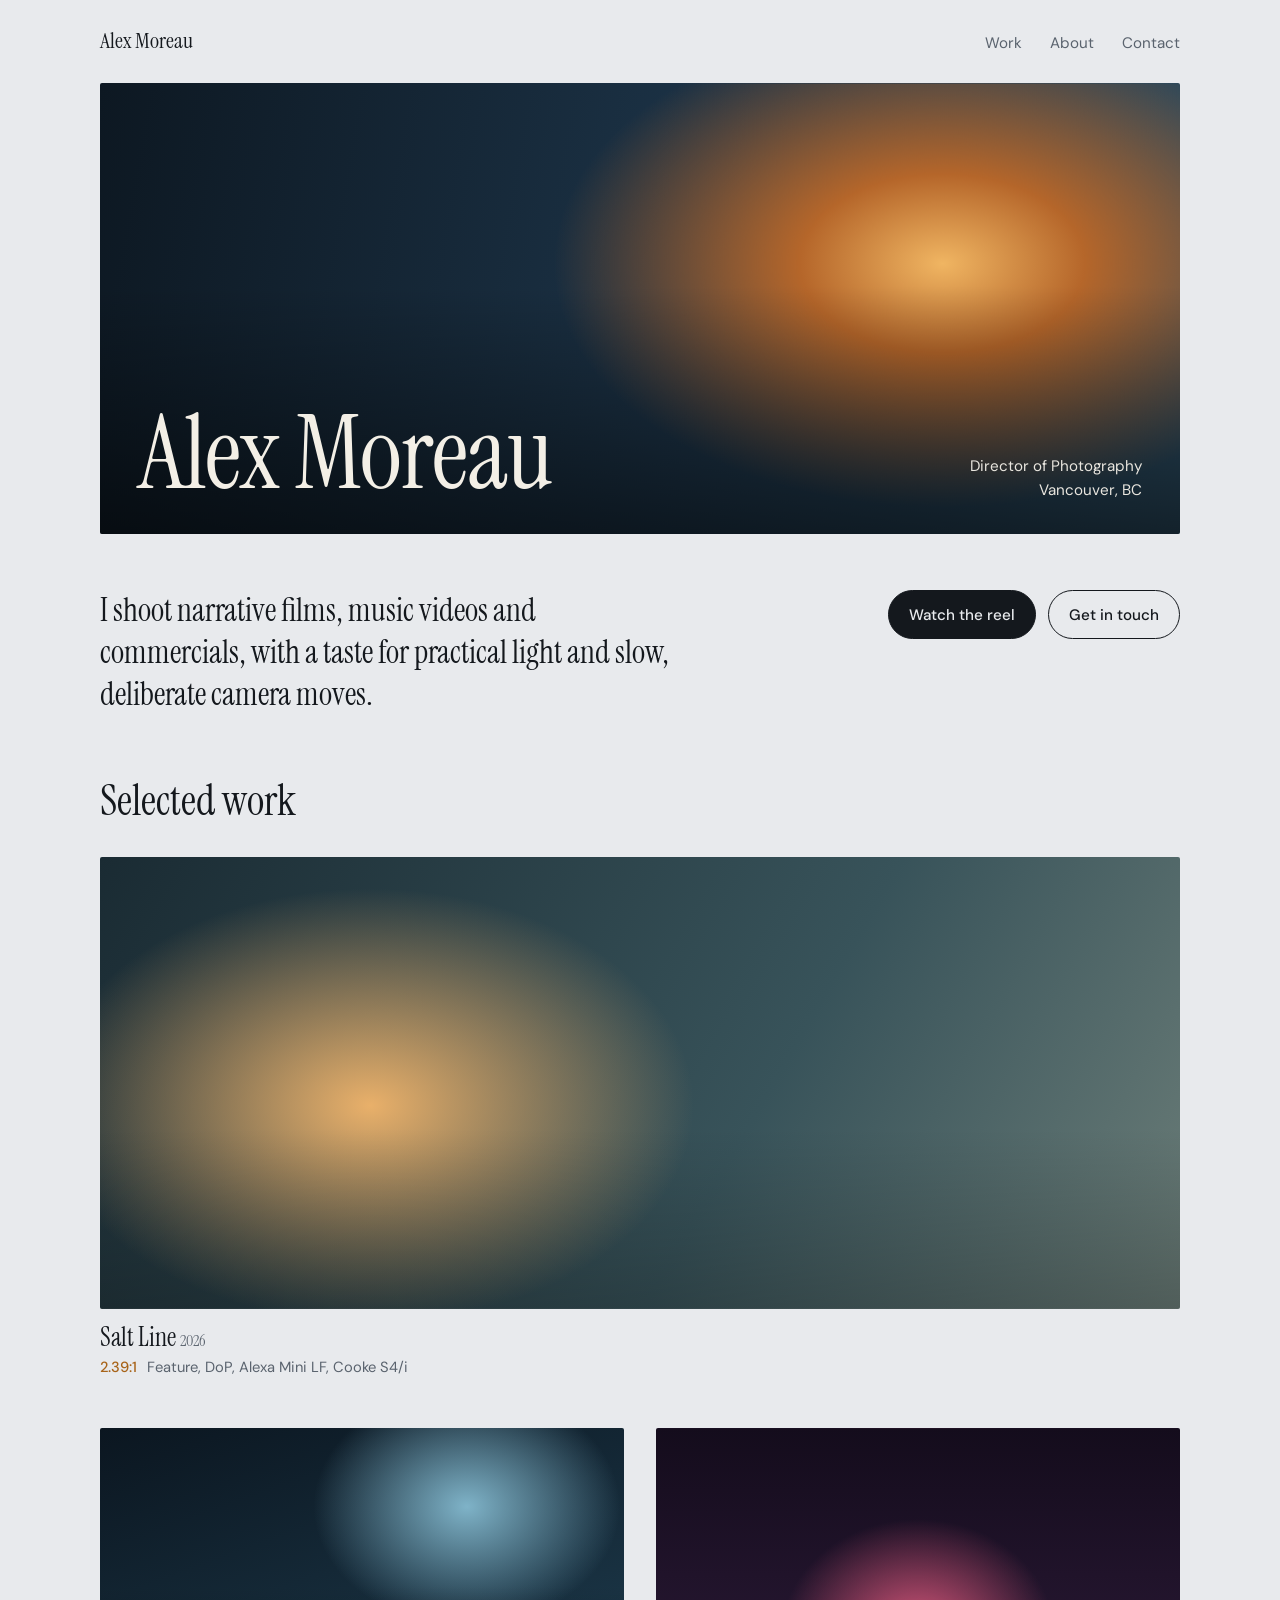
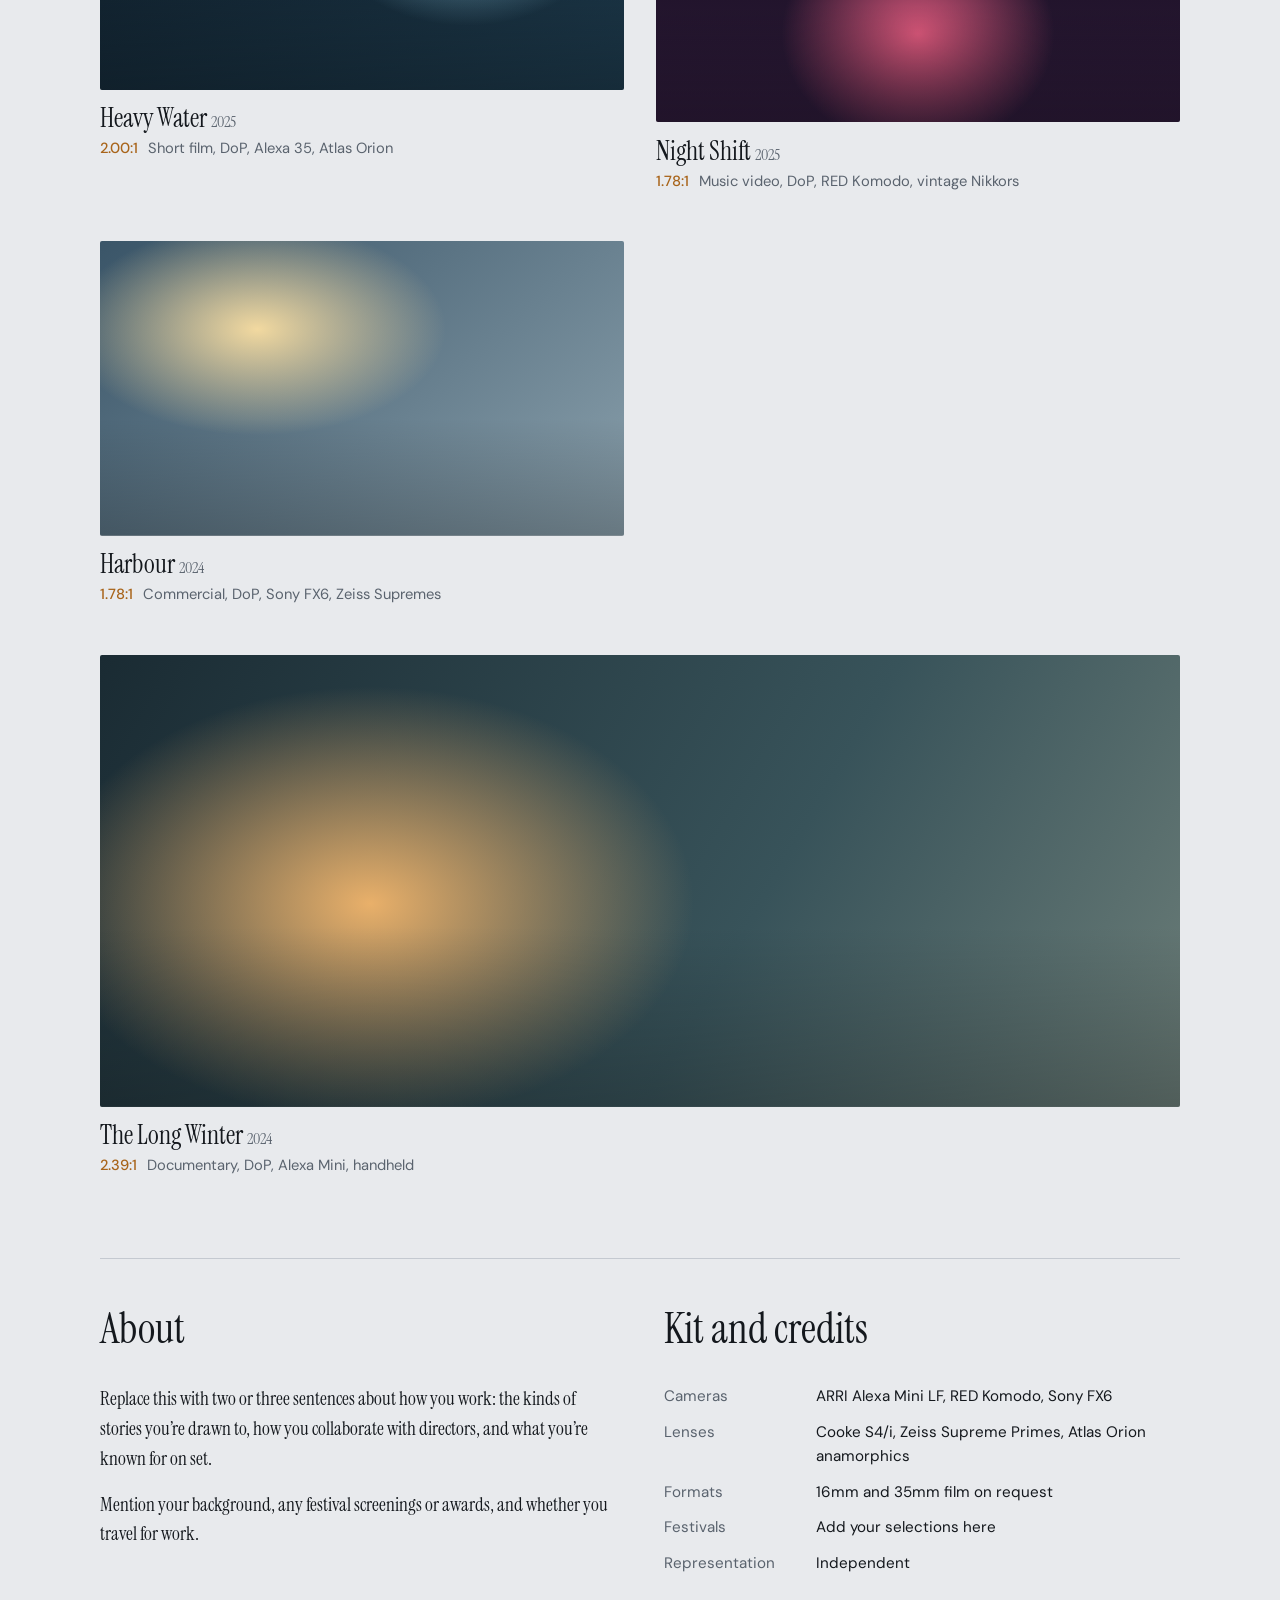
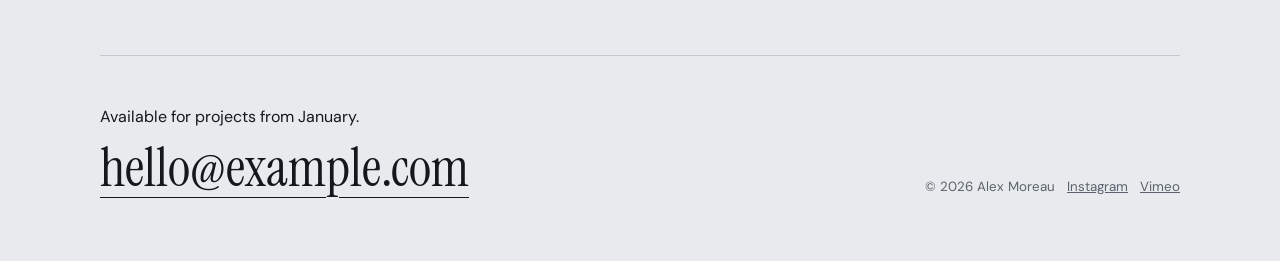
==== index.html @ 232182f4 "Add files via upload" ====
<!DOCTYPE html>
<html lang="en">
<head>
<meta charset="utf-8">
<meta name="viewport" content="width=device-width, initial-scale=1, viewport-fit=cover">
<title>Cinematography Portfolio</title>
<link rel="preconnect" href="https://fonts.googleapis.com">
<link rel="preconnect" href="https://fonts.gstatic.com" crossorigin>
<link href="https://fonts.googleapis.com/css2?family=Instrument+Serif:ital@0;1&family=DM+Sans:wght@400;500&display=swap" rel="stylesheet">
<style>
:root{
  --bg:#e8eaed; --ink:#14181d; --mute:#5a636e; --line:#c4c9d0; --accent:#a8641a;
  --serif:"Instrument Serif",Georgia,"Times New Roman",serif; --sans:"DM Sans",system-ui,-apple-system,"Segoe UI",sans-serif;
  box-sizing:border-box; padding-top:env(safe-area-inset-top,0px); padding-bottom:env(safe-area-inset-bottom,0px);
}
@media (prefers-color-scheme:dark){
  :root:not([data-theme="light"]){--bg:#101419; --ink:#e9e6df; --mute:#98a1ac; --line:#262d36; --accent:#e8a24a}
}
:root[data-theme="dark"]{--bg:#101419; --ink:#e9e6df; --mute:#98a1ac; --line:#262d36; --accent:#e8a24a}
html{scroll-padding-top:env(safe-area-inset-top,0px);scroll-behavior:smooth}
*,*::before,*::after{box-sizing:border-box}
body{margin:0;background:var(--bg);color:var(--ink);font:400 1rem/1.6 var(--sans)}
a{color:inherit}
a:focus-visible{outline:2px solid var(--accent);outline-offset:4px}
.wrap{max-width:1160px;margin:0 auto;padding:0 clamp(1.25rem,4vw,2.5rem)}
nav{display:flex;justify-content:space-between;align-items:baseline;padding:1.5rem 0}
nav .links{display:flex;gap:1.75rem;font-size:.95rem}
nav a{text-decoration:none;color:var(--mute)}
nav a:hover{color:var(--ink)}
nav a.me{font-family:var(--serif);font-size:1.35rem;color:var(--ink)}

.frame{position:relative;aspect-ratio:2.39/1;overflow:hidden;background-size:cover;background-position:center;border-radius:2px}
.frame::after{content:"";position:absolute;inset:0;background:linear-gradient(to top,rgba(0,0,0,.55),transparent 55%)}
.work .frame::after{background:linear-gradient(to top,rgba(0,0,0,.25),transparent 40%)}
.hero .frame{min-height:300px;animation:open 1.4s cubic-bezier(.2,.7,.2,1) both}
@keyframes open{from{clip-path:inset(32% 0 32% 0)}to{clip-path:inset(0)}}
.hero h1{position:absolute;z-index:2;left:clamp(1rem,3vw,2.5rem);bottom:clamp(1rem,3vw,2rem);margin:0;font:400 clamp(2.6rem,8vw,6.5rem)/.95 var(--serif);color:#f3efe6;letter-spacing:-.01em}
.hero .role{position:absolute;z-index:2;right:clamp(1rem,3vw,2.5rem);bottom:clamp(1rem,3vw,2rem);color:#e9e6df;font-size:.95rem;text-align:right}
.intro{display:grid;grid-template-columns:1.3fr 1fr;gap:3rem;padding:3.5rem 0 4rem;align-items:start}
.intro p{margin:0;font:400 clamp(1.4rem,2.6vw,2rem)/1.3 var(--serif);max-width:28em}
.intro .cta{justify-self:end;display:flex;gap:.75rem;flex-wrap:wrap}
.btn{display:inline-block;padding:.7rem 1.25rem;border:1px solid var(--ink);border-radius:999px;text-decoration:none;font-weight:500;font-size:.95rem}
.btn.solid{background:var(--ink);color:var(--bg)}
.btn:hover{border-color:var(--accent);color:var(--accent)}
.btn.solid:hover{background:var(--accent);color:var(--bg)}

h2{font:400 clamp(1.8rem,3.5vw,2.6rem)/1.1 var(--serif);margin:0 0 2rem}
.work{display:grid;grid-template-columns:repeat(2,1fr);gap:3rem 2rem;padding-bottom:5rem}
.work .wide{grid-column:1/-1}
.work a{text-decoration:none;display:block}
.work .frame{transition:transform .35s ease}
.work a:hover .frame{transform:scale(.985)}
.work h3{margin:.9rem 0 .15rem;font:400 1.6rem/1.2 var(--serif)}
.work h3 span{color:var(--mute);font-size:1rem}
.work .meta{margin:0;color:var(--mute);font-size:.92rem}
.work .ar{display:inline-block;margin-right:.6rem;color:var(--accent);font-weight:500}

.cols{display:grid;grid-template-columns:1fr 1fr;gap:3rem;padding:3rem 0 5rem;border-top:1px solid var(--line)}
.cols p{margin:0 0 1rem;max-width:34em;font-family:var(--serif);font-size:1.2rem;line-height:1.55}
dl{margin:0;display:grid;grid-template-columns:8.5rem 1fr;gap:.7rem 1rem;font-size:.95rem}
dt{color:var(--mute)} dd{margin:0}
.contact{border-top:1px solid var(--line);padding:3rem 0 4rem;display:flex;justify-content:space-between;gap:2rem;flex-wrap:wrap;align-items:end}
.contact a.big{font:400 clamp(1.8rem,5vw,3.4rem)/1.1 var(--serif);text-decoration-thickness:1px;text-underline-offset:.2em}
.contact small{color:var(--mute)}
@media (max-width:760px){
  .intro,.cols{grid-template-columns:1fr;gap:1.75rem}
  .intro .cta{justify-self:start}
  .work{grid-template-columns:1fr}
  .hero .role{display:none}
  nav .links{gap:1rem}
}
@media (prefers-reduced-motion:reduce){.hero .frame{animation:none}.work .frame{transition:none}html{scroll-behavior:auto}}
</style>
</head>
<body>
<div class="wrap">
  <nav>
    <a class="me" href="#top" id="navName"></a>
    <div class="links"><a href="#work">Work</a><a href="#about">About</a><a href="#contact">Contact</a></div>
  </nav>

  <header class="hero" id="top">
    <div class="frame" id="heroFrame" role="img" aria-label="Featured still">
      <h1 id="heroName"></h1>
      <div class="role" id="heroRole"></div>
    </div>
  </header>

  <section class="intro">
    <p id="intro"></p>
    <div class="cta">
      <a class="btn solid" id="reel" href="#" target="_blank" rel="noopener">Watch the reel</a>
      <a class="btn" href="#contact">Get in touch</a>
    </div>
  </section>

  <section id="work" aria-labelledby="wt">
    <h2 id="wt">Selected work</h2>
    <div class="work" id="grid"></div>
  </section>

  <section class="cols" id="about">
    <div><h2>About</h2><div id="about-text"></div></div>
    <div><h2>Kit and credits</h2><dl id="kit"></dl></div>
  </section>

  <footer class="contact" id="contact">
    <div>
      <p style="margin:0 0 .5rem" id="avail"></p>
      <a class="big" id="email" href="#"></a>
    </div>
    <small><span id="copy"></span> &nbsp; <a id="ig" href="#" target="_blank" rel="noopener">Instagram</a> &nbsp; <a id="vm" href="#" target="_blank" rel="noopener">Vimeo</a></small>
  </footer>
</div>

<script>
// All content lives in projects.json. You should not need to edit this file.
var fallbacks = [
  "radial-gradient(50% 80% at 25% 55%,#e9b06a,transparent 60%),linear-gradient(120deg,#1a2b33,#38535a 60%,#6b7d78)",
  "radial-gradient(45% 70% at 70% 30%,#7fb3c8,transparent 65%),linear-gradient(160deg,#0b1620,#1d3a4c)",
  "radial-gradient(40% 60% at 50% 70%,#d9577a,transparent 65%),linear-gradient(180deg,#140c1c,#2c1a38)",
  "radial-gradient(60% 60% at 30% 30%,#f2d9a0,transparent 60%),linear-gradient(140deg,#3a5568,#8aa0ac)"
];
var heroFallback = "radial-gradient(60% 90% at 78% 40%,#f0b562 0%,#b5662a 22%,transparent 60%),linear-gradient(100deg,#0d1822 0%,#1c3347 55%,#2a4a5f 100%)";

function el(tag, text, cls){ var e = document.createElement(tag); if (text) e.textContent = text; if (cls) e.className = cls; return e; }
function setImage(frame, src, fallback){
  frame.style.backgroundImage = fallback;
  if (!src) return;
  var img = new Image();
  img.onload = function(){ frame.style.backgroundImage = "url('" + src + "')"; };
  img.src = src;
}
function setLink(id, url){ var a = document.getElementById(id); if (url) a.href = url; else a.style.display = "none"; }

fetch("projects.json").then(function(r){ return r.json(); }).then(function(d){
  var s = d.site || {};
  document.title = (s.name || "Portfolio") + " — " + (s.role || "Cinematographer");
  document.getElementById("navName").textContent = s.name || "";
  document.getElementById("heroName").textContent = s.name || "";
  document.getElementById("heroRole").innerHTML = "";
  document.getElementById("heroRole").append(s.role || "", el("br"), s.location || "");
  document.getElementById("intro").textContent = s.intro || "";
  setImage(document.getElementById("heroFrame"), s.heroImage, heroFallback);
  setLink("reel", s.reel);

  var grid = document.getElementById("grid");
  (d.projects || []).forEach(function(p, i){
    var a = el("a"); a.href = p.link || "#"; a.target = "_blank"; a.rel = "noopener";
    if (p.wide) a.className = "wide";
    var f = el("div", "", "frame");
    f.style.aspectRatio = (p.ar || 1.78) + " / 1";
    f.setAttribute("role", "img"); f.setAttribute("aria-label", "Still from " + p.title);
    setImage(f, p.image, fallbacks[i % fallbacks.length]);
    var h = el("h3", p.title + " "); h.appendChild(el("span", p.year || ""));
    var m = el("p", "", "meta");
    m.append(el("span", (p.ar || 1.78).toFixed(2) + ":1", "ar"), (p.role || "") + (p.tech ? ", " + p.tech : ""));
    a.append(f, h, m); grid.appendChild(a);
  });

  var about = document.getElementById("about-text");
  (s.about || []).forEach(function(t){ about.appendChild(el("p", t)); });
  var kit = document.getElementById("kit");
  Object.keys(s.kit || {}).forEach(function(k){ kit.append(el("dt", k), el("dd", s.kit[k])); });

  document.getElementById("avail").textContent = s.availability || "";
  var em = document.getElementById("email"); em.textContent = s.email || ""; em.href = "mailto:" + (s.email || "");
  setLink("ig", s.instagram); setLink("vm", s.vimeo);
  document.getElementById("copy").textContent = "© " + new Date().getFullYear() + " " + (s.name || "");
}).catch(function(){
  document.getElementById("intro").textContent = "Could not load projects.json. Check that the file is in the same folder as index.html and that its JSON is valid.";
});
</script>
</body>
</html>
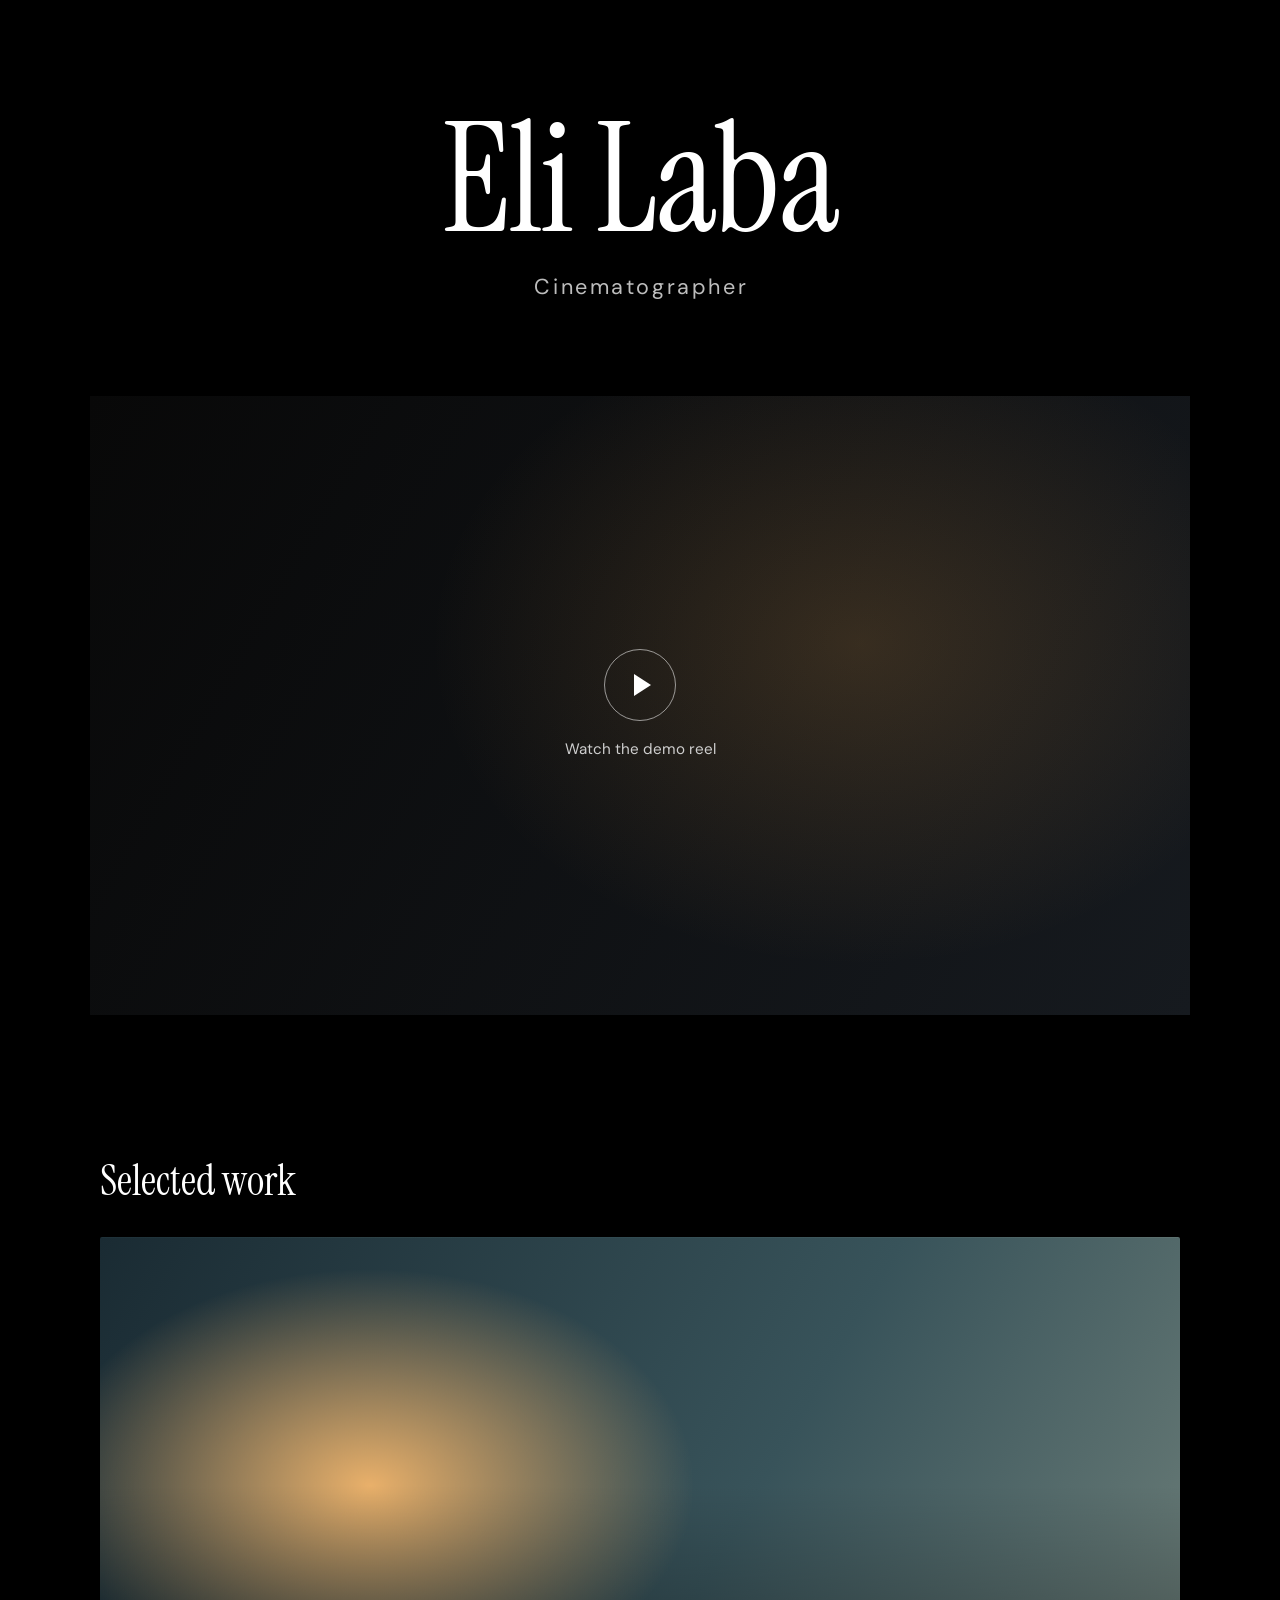
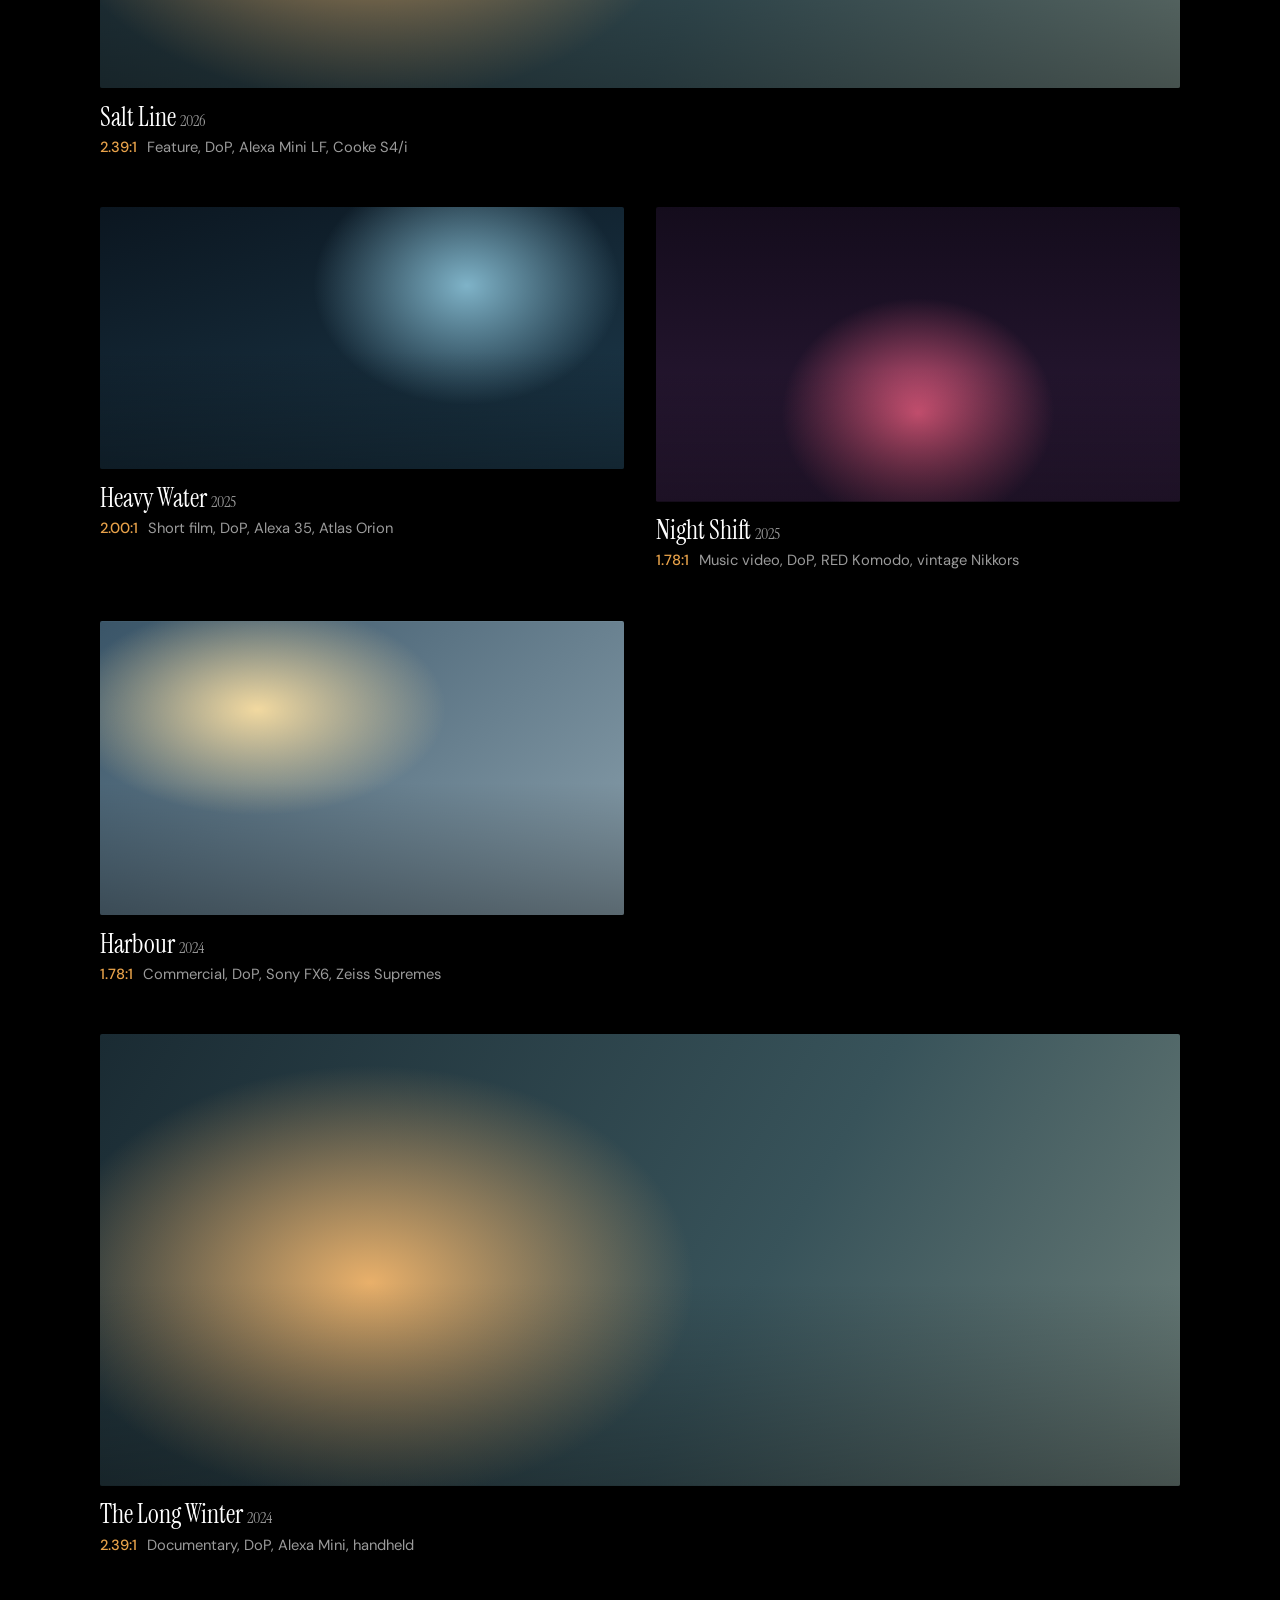
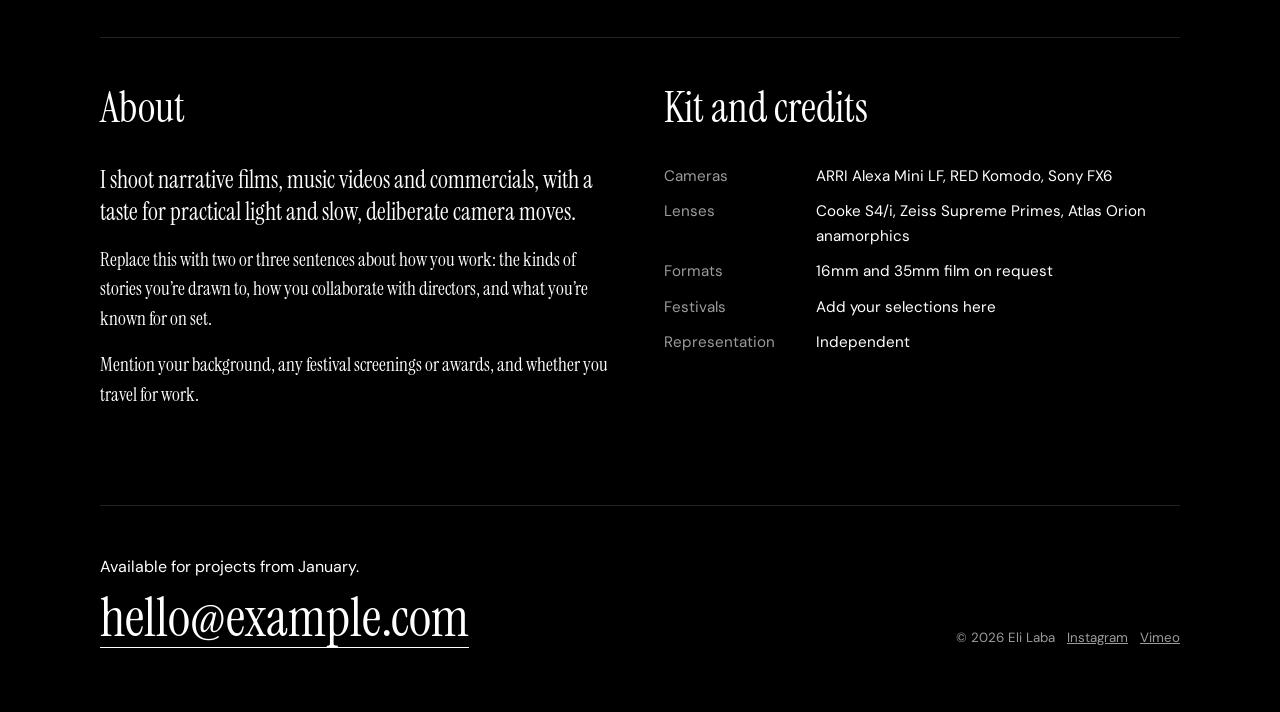
==== commit 706ff879: "Add files via upload" ====
--- a/index.html
+++ b/index.html
@@ -3,104 +3,112 @@
 <head>
 <meta charset="utf-8">
 <meta name="viewport" content="width=device-width, initial-scale=1, viewport-fit=cover">
-<title>Cinematography Portfolio</title>
+<meta name="color-scheme" content="dark">
+<meta name="theme-color" content="#000000">
+<title>Eli Laba — Cinematographer</title>
 <link rel="preconnect" href="https://fonts.googleapis.com">
 <link rel="preconnect" href="https://fonts.gstatic.com" crossorigin>
 <link href="https://fonts.googleapis.com/css2?family=Instrument+Serif:ital@0;1&family=DM+Sans:wght@400;500&display=swap" rel="stylesheet">
 <style>
 :root{
-  --bg:#e8eaed; --ink:#14181d; --mute:#5a636e; --line:#c4c9d0; --accent:#a8641a;
-  --serif:"Instrument Serif",Georgia,"Times New Roman",serif; --sans:"DM Sans",system-ui,-apple-system,"Segoe UI",sans-serif;
-  box-sizing:border-box; padding-top:env(safe-area-inset-top,0px); padding-bottom:env(safe-area-inset-bottom,0px);
-}
-@media (prefers-color-scheme:dark){
-  :root:not([data-theme="light"]){--bg:#101419; --ink:#e9e6df; --mute:#98a1ac; --line:#262d36; --accent:#e8a24a}
-}
-:root[data-theme="dark"]{--bg:#101419; --ink:#e9e6df; --mute:#98a1ac; --line:#262d36; --accent:#e8a24a}
-html{scroll-padding-top:env(safe-area-inset-top,0px);scroll-behavior:smooth}
+  --bg:#000; --ink:#fff; --mute:#9b9b9b; --line:#232323; --accent:#e8a24a;
+  --serif:"Instrument Serif",Georgia,"Times New Roman",serif;
+  --sans:"DM Sans",system-ui,-apple-system,"Segoe UI",sans-serif;
+  color-scheme:dark;
+}
+html{scroll-behavior:smooth;background:var(--bg)}
 *,*::before,*::after{box-sizing:border-box}
-body{margin:0;background:var(--bg);color:var(--ink);font:400 1rem/1.6 var(--sans)}
+body{margin:0;background:var(--bg);color:var(--ink);font:400 1rem/1.6 var(--sans);-webkit-font-smoothing:antialiased}
 a{color:inherit}
 a:focus-visible{outline:2px solid var(--accent);outline-offset:4px}
 .wrap{max-width:1160px;margin:0 auto;padding:0 clamp(1.25rem,4vw,2.5rem)}
-nav{display:flex;justify-content:space-between;align-items:baseline;padding:1.5rem 0}
+
+/* Nav appears once the opening has faded */
+nav{position:fixed;top:0;left:0;right:0;z-index:10;padding:env(safe-area-inset-top,0px) 0 0;background:linear-gradient(to bottom,rgba(0,0,0,.92),rgba(0,0,0,0));opacity:0;pointer-events:none;transition:opacity .6s ease}
+nav.show{opacity:1;pointer-events:auto}
+nav .in{display:flex;justify-content:space-between;align-items:baseline;max-width:1160px;margin:0 auto;padding:1.25rem clamp(1.25rem,4vw,2.5rem)}
 nav .links{display:flex;gap:1.75rem;font-size:.95rem}
 nav a{text-decoration:none;color:var(--mute)}
 nav a:hover{color:var(--ink)}
 nav a.me{font-family:var(--serif);font-size:1.35rem;color:var(--ink)}
 
-.frame{position:relative;aspect-ratio:2.39/1;overflow:hidden;background-size:cover;background-position:center;border-radius:2px}
-.frame::after{content:"";position:absolute;inset:0;background:linear-gradient(to top,rgba(0,0,0,.55),transparent 55%)}
-.work .frame::after{background:linear-gradient(to top,rgba(0,0,0,.25),transparent 40%)}
-.hero .frame{min-height:300px;animation:open 1.4s cubic-bezier(.2,.7,.2,1) both}
-@keyframes open{from{clip-path:inset(32% 0 32% 0)}to{clip-path:inset(0)}}
-.hero h1{position:absolute;z-index:2;left:clamp(1rem,3vw,2.5rem);bottom:clamp(1rem,3vw,2rem);margin:0;font:400 clamp(2.6rem,8vw,6.5rem)/.95 var(--serif);color:#f3efe6;letter-spacing:-.01em}
-.hero .role{position:absolute;z-index:2;right:clamp(1rem,3vw,2.5rem);bottom:clamp(1rem,3vw,2rem);color:#e9e6df;font-size:.95rem;text-align:right}
-.intro{display:grid;grid-template-columns:1.3fr 1fr;gap:3rem;padding:3.5rem 0 4rem;align-items:start}
-.intro p{margin:0;font:400 clamp(1.4rem,2.6vw,2rem)/1.3 var(--serif);max-width:28em}
-.intro .cta{justify-self:end;display:flex;gap:.75rem;flex-wrap:wrap}
-.btn{display:inline-block;padding:.7rem 1.25rem;border:1px solid var(--ink);border-radius:999px;text-decoration:none;font-weight:500;font-size:.95rem}
-.btn.solid{background:var(--ink);color:var(--bg)}
-.btn:hover{border-color:var(--accent);color:var(--accent)}
-.btn.solid:hover{background:var(--accent);color:var(--bg)}
-
+/* Opening: name, role, reel */
+.opening{padding:env(safe-area-inset-top,0px) clamp(1.25rem,4vw,2.5rem) 7rem;will-change:opacity}
+.title{min-height:44svh;display:flex;flex-direction:column;align-items:center;justify-content:center;text-align:center;padding:3rem 0 2rem}
+.title h1{margin:0;font:400 clamp(3.2rem,12vw,9.5rem)/.95 var(--serif);color:#fff;letter-spacing:-.015em;animation:rise 1.4s cubic-bezier(.2,.7,.2,1) both}
+.title .sub{margin:1.1rem 0 0;font-size:clamp(1rem,2vw,1.35rem);letter-spacing:.12em;text-indent:.12em;color:#bdbdbd;animation:rise 1.4s .25s cubic-bezier(.2,.7,.2,1) both}
+@keyframes rise{from{opacity:0;transform:translateY(14px)}to{opacity:1;transform:none}}
+.reel{max-width:1100px;margin:0 auto;aspect-ratio:16/9;background:#050505;position:relative;overflow:hidden;animation:rise 1.4s .5s cubic-bezier(.2,.7,.2,1) both}
+.reel iframe{position:absolute;inset:0;width:100%;height:100%;border:0}
+.reel .ph{position:absolute;inset:0;display:flex;flex-direction:column;align-items:center;justify-content:center;gap:1rem;text-decoration:none;color:#cfcfcf;background:radial-gradient(60% 80% at 70% 40%,rgba(232,162,74,.18),transparent 65%),linear-gradient(120deg,#080808,#161a1f);font-size:.95rem}
+.reel .ph .play{width:4.5rem;height:4.5rem;border:1px solid rgba(255,255,255,.55);border-radius:50%;display:grid;place-items:center;transition:border-color .25s,transform .25s}
+.reel .ph .play::after{content:"";margin-left:.3rem;border-left:1.1rem solid #fff;border-top:.7rem solid transparent;border-bottom:.7rem solid transparent}
+.reel a.ph:hover .play{border-color:var(--accent);transform:scale(1.05)}
+
+/* Projects */
 h2{font:400 clamp(1.8rem,3.5vw,2.6rem)/1.1 var(--serif);margin:0 0 2rem}
+#work{padding-top:2rem}
 .work{display:grid;grid-template-columns:repeat(2,1fr);gap:3rem 2rem;padding-bottom:5rem}
 .work .wide{grid-column:1/-1}
 .work a{text-decoration:none;display:block}
-.work .frame{transition:transform .35s ease}
+.frame{position:relative;overflow:hidden;background-size:cover;background-position:center;border-radius:2px;transition:transform .35s ease}
+.frame::after{content:"";position:absolute;inset:0;background:linear-gradient(to top,rgba(0,0,0,.35),transparent 45%)}
 .work a:hover .frame{transform:scale(.985)}
 .work h3{margin:.9rem 0 .15rem;font:400 1.6rem/1.2 var(--serif)}
 .work h3 span{color:var(--mute);font-size:1rem}
 .work .meta{margin:0;color:var(--mute);font-size:.92rem}
 .work .ar{display:inline-block;margin-right:.6rem;color:var(--accent);font-weight:500}
+.reveal{opacity:0;transform:translateY(28px);transition:opacity 1s ease,transform 1s cubic-bezier(.2,.7,.2,1)}
+.reveal.in{opacity:1;transform:none}
 
 .cols{display:grid;grid-template-columns:1fr 1fr;gap:3rem;padding:3rem 0 5rem;border-top:1px solid var(--line)}
 .cols p{margin:0 0 1rem;max-width:34em;font-family:var(--serif);font-size:1.2rem;line-height:1.55}
+.cols .lead{font-size:1.5rem;line-height:1.35;color:#fff}
 dl{margin:0;display:grid;grid-template-columns:8.5rem 1fr;gap:.7rem 1rem;font-size:.95rem}
 dt{color:var(--mute)} dd{margin:0}
 .contact{border-top:1px solid var(--line);padding:3rem 0 4rem;display:flex;justify-content:space-between;gap:2rem;flex-wrap:wrap;align-items:end}
 .contact a.big{font:400 clamp(1.8rem,5vw,3.4rem)/1.1 var(--serif);text-decoration-thickness:1px;text-underline-offset:.2em}
+.contact a.big:hover{color:var(--accent)}
 .contact small{color:var(--mute)}
+.contact small a:hover{color:var(--ink)}
 @media (max-width:760px){
-  .intro,.cols{grid-template-columns:1fr;gap:1.75rem}
-  .intro .cta{justify-self:start}
+  .cols{grid-template-columns:1fr;gap:1.75rem}
   .work{grid-template-columns:1fr}
-  .hero .role{display:none}
   nav .links{gap:1rem}
-}
-@media (prefers-reduced-motion:reduce){.hero .frame{animation:none}.work .frame{transition:none}html{scroll-behavior:auto}}
+  .opening{padding-bottom:5rem}
+}
+@media (prefers-reduced-motion:reduce){
+  html{scroll-behavior:auto}
+  .title h1,.title .sub,.reel{animation:none}
+  .reveal{opacity:1;transform:none;transition:none}
+  .frame,nav{transition:none}
+}
 </style>
 </head>
 <body>
-<div class="wrap">
-  <nav>
-    <a class="me" href="#top" id="navName"></a>
+<nav id="nav" aria-label="Main">
+  <div class="in">
+    <a class="me" href="#top" id="navName">Eli Laba</a>
     <div class="links"><a href="#work">Work</a><a href="#about">About</a><a href="#contact">Contact</a></div>
-  </nav>
-
-  <header class="hero" id="top">
-    <div class="frame" id="heroFrame" role="img" aria-label="Featured still">
-      <h1 id="heroName"></h1>
-      <div class="role" id="heroRole"></div>
-    </div>
-  </header>
-
-  <section class="intro">
-    <p id="intro"></p>
-    <div class="cta">
-      <a class="btn solid" id="reel" href="#" target="_blank" rel="noopener">Watch the reel</a>
-      <a class="btn" href="#contact">Get in touch</a>
-    </div>
-  </section>
-
+  </div>
+</nav>
+
+<header class="opening" id="top">
+  <div class="title">
+    <h1 id="name">Eli Laba</h1>
+    <p class="sub" id="role">Cinematographer</p>
+  </div>
+  <div class="reel" id="reel" role="region" aria-label="Demo reel"></div>
+</header>
+
+<main class="wrap">
   <section id="work" aria-labelledby="wt">
-    <h2 id="wt">Selected work</h2>
+    <h2 id="wt" class="reveal">Selected work</h2>
     <div class="work" id="grid"></div>
   </section>
 
   <section class="cols" id="about">
-    <div><h2>About</h2><div id="about-text"></div></div>
+    <div><h2>About</h2><p class="lead" id="intro"></p><div id="about-text"></div></div>
     <div><h2>Kit and credits</h2><dl id="kit"></dl></div>
   </section>
 
@@ -111,7 +119,7 @@
     </div>
     <small><span id="copy"></span> &nbsp; <a id="ig" href="#" target="_blank" rel="noopener">Instagram</a> &nbsp; <a id="vm" href="#" target="_blank" rel="noopener">Vimeo</a></small>
   </footer>
-</div>
+</main>
 
 <script>
 // All content lives in projects.json. You should not need to edit this file.
@@ -121,7 +129,7 @@
   "radial-gradient(40% 60% at 50% 70%,#d9577a,transparent 65%),linear-gradient(180deg,#140c1c,#2c1a38)",
   "radial-gradient(60% 60% at 30% 30%,#f2d9a0,transparent 60%),linear-gradient(140deg,#3a5568,#8aa0ac)"
 ];
-var heroFallback = "radial-gradient(60% 90% at 78% 40%,#f0b562 0%,#b5662a 22%,transparent 60%),linear-gradient(100deg,#0d1822 0%,#1c3347 55%,#2a4a5f 100%)";
+var reduced = window.matchMedia("(prefers-reduced-motion: reduce)").matches;
 
 function el(tag, text, cls){ var e = document.createElement(tag); if (text) e.textContent = text; if (cls) e.className = cls; return e; }
 function setImage(frame, src, fallback){
@@ -133,21 +141,70 @@
 }
 function setLink(id, url){ var a = document.getElementById(id); if (url) a.href = url; else a.style.display = "none"; }
 
+// Turns a Vimeo or YouTube link into an embeddable player URL (null if it isn't a specific video).
+function embedUrl(u){
+  if (!u) return null;
+  var m = u.match(/vimeo\.com\/(?:video\/)?(\d+)(?:\/([a-f0-9]+))?/i);
+  if (m) return "https://player.vimeo.com/video/" + m[1] + "?dnt=1" + (m[2] ? "&h=" + m[2] : "");
+  m = u.match(/(?:youtu\.be\/|youtube\.com\/(?:watch\?v=|embed\/|shorts\/))([\w-]{11})/);
+  if (m) return "https://www.youtube-nocookie.com/embed/" + m[1] + "?rel=0";
+  return null;
+}
+function buildReel(box, url){
+  var src = embedUrl(url);
+  if (src){
+    var f = document.createElement("iframe");
+    f.src = src; f.title = "Demo reel"; f.loading = "lazy";
+    f.allow = "autoplay; fullscreen; picture-in-picture"; f.allowFullscreen = true;
+    box.appendChild(f);
+    return;
+  }
+  var ph = url ? el("a", "", "ph") : el("div", "", "ph");
+  if (url){ ph.href = url; ph.target = "_blank"; ph.rel = "noopener"; }
+  ph.append(el("span", "", "play"), el("span", url ? "Watch the demo reel" : "Demo reel coming soon"));
+  box.appendChild(ph);
+}
+
+// Opening fades out as the reel scrolls away; projects fade in as they enter.
+function setupScroll(){
+  var opening = document.getElementById("top"), reel = document.getElementById("reel"), nav = document.getElementById("nav");
+  var ticking = false;
+  function update(){
+    ticking = false;
+    var vh = window.innerHeight, b = reel.getBoundingClientRect().bottom;
+    var start = vh * 0.55, end = vh * 0.05;
+    var t = reduced ? (b < end ? 1 : 0) : Math.min(1, Math.max(0, (start - b) / (start - end)));
+    if (!reduced) opening.style.opacity = String(1 - t);
+    opening.style.visibility = (t >= 1 && !reduced) ? "hidden" : "visible";
+    nav.classList.toggle("show", t > 0.5);
+  }
+  function req(){ if (!ticking){ ticking = true; requestAnimationFrame(update); } }
+  window.addEventListener("scroll", req, {passive:true});
+  window.addEventListener("resize", req);
+  update();
+}
+function setupReveal(){
+  var items = document.querySelectorAll(".reveal");
+  if (reduced || !("IntersectionObserver" in window)){ items.forEach(function(n){ n.classList.add("in"); }); return; }
+  var io = new IntersectionObserver(function(entries){
+    entries.forEach(function(e){ if (e.isIntersecting){ e.target.classList.add("in"); io.unobserve(e.target); } });
+  }, {rootMargin:"0px 0px -12% 0px", threshold:0.05});
+  items.forEach(function(n){ io.observe(n); });
+}
+
 fetch("projects.json").then(function(r){ return r.json(); }).then(function(d){
   var s = d.site || {};
-  document.title = (s.name || "Portfolio") + " — " + (s.role || "Cinematographer");
-  document.getElementById("navName").textContent = s.name || "";
-  document.getElementById("heroName").textContent = s.name || "";
-  document.getElementById("heroRole").innerHTML = "";
-  document.getElementById("heroRole").append(s.role || "", el("br"), s.location || "");
-  document.getElementById("intro").textContent = s.intro || "";
-  setImage(document.getElementById("heroFrame"), s.heroImage, heroFallback);
-  setLink("reel", s.reel);
+  var name = s.name || "Eli Laba", role = s.role || "Cinematographer";
+  document.title = name + " — " + role;
+  document.getElementById("name").textContent = name;
+  document.getElementById("navName").textContent = name;
+  document.getElementById("role").textContent = role;
+  buildReel(document.getElementById("reel"), s.reel);
 
   var grid = document.getElementById("grid");
   (d.projects || []).forEach(function(p, i){
-    var a = el("a"); a.href = p.link || "#"; a.target = "_blank"; a.rel = "noopener";
-    if (p.wide) a.className = "wide";
+    var a = el("a", "", "reveal" + (p.wide ? " wide" : ""));
+    a.href = p.link || "#"; a.target = "_blank"; a.rel = "noopener";
     var f = el("div", "", "frame");
     f.style.aspectRatio = (p.ar || 1.78) + " / 1";
     f.setAttribute("role", "img"); f.setAttribute("aria-label", "Still from " + p.title);
@@ -158,6 +215,7 @@
     a.append(f, h, m); grid.appendChild(a);
   });
 
+  document.getElementById("intro").textContent = s.intro || "";
   var about = document.getElementById("about-text");
   (s.about || []).forEach(function(t){ about.appendChild(el("p", t)); });
   var kit = document.getElementById("kit");
@@ -166,9 +224,14 @@
   document.getElementById("avail").textContent = s.availability || "";
   var em = document.getElementById("email"); em.textContent = s.email || ""; em.href = "mailto:" + (s.email || "");
   setLink("ig", s.instagram); setLink("vm", s.vimeo);
-  document.getElementById("copy").textContent = "© " + new Date().getFullYear() + " " + (s.name || "");
+  document.getElementById("copy").textContent = "© " + new Date().getFullYear() + " " + name;
+
+  setupScroll();
+  setupReveal();
 }).catch(function(){
-  document.getElementById("intro").textContent = "Could not load projects.json. Check that the file is in the same folder as index.html and that its JSON is valid.";
+  buildReel(document.getElementById("reel"), null);
+  document.getElementById("grid").textContent = "Could not load projects.json. Check that the file is in the same folder as index.html and that its JSON is valid.";
+  setupScroll();
 });
 </script>
 </body>
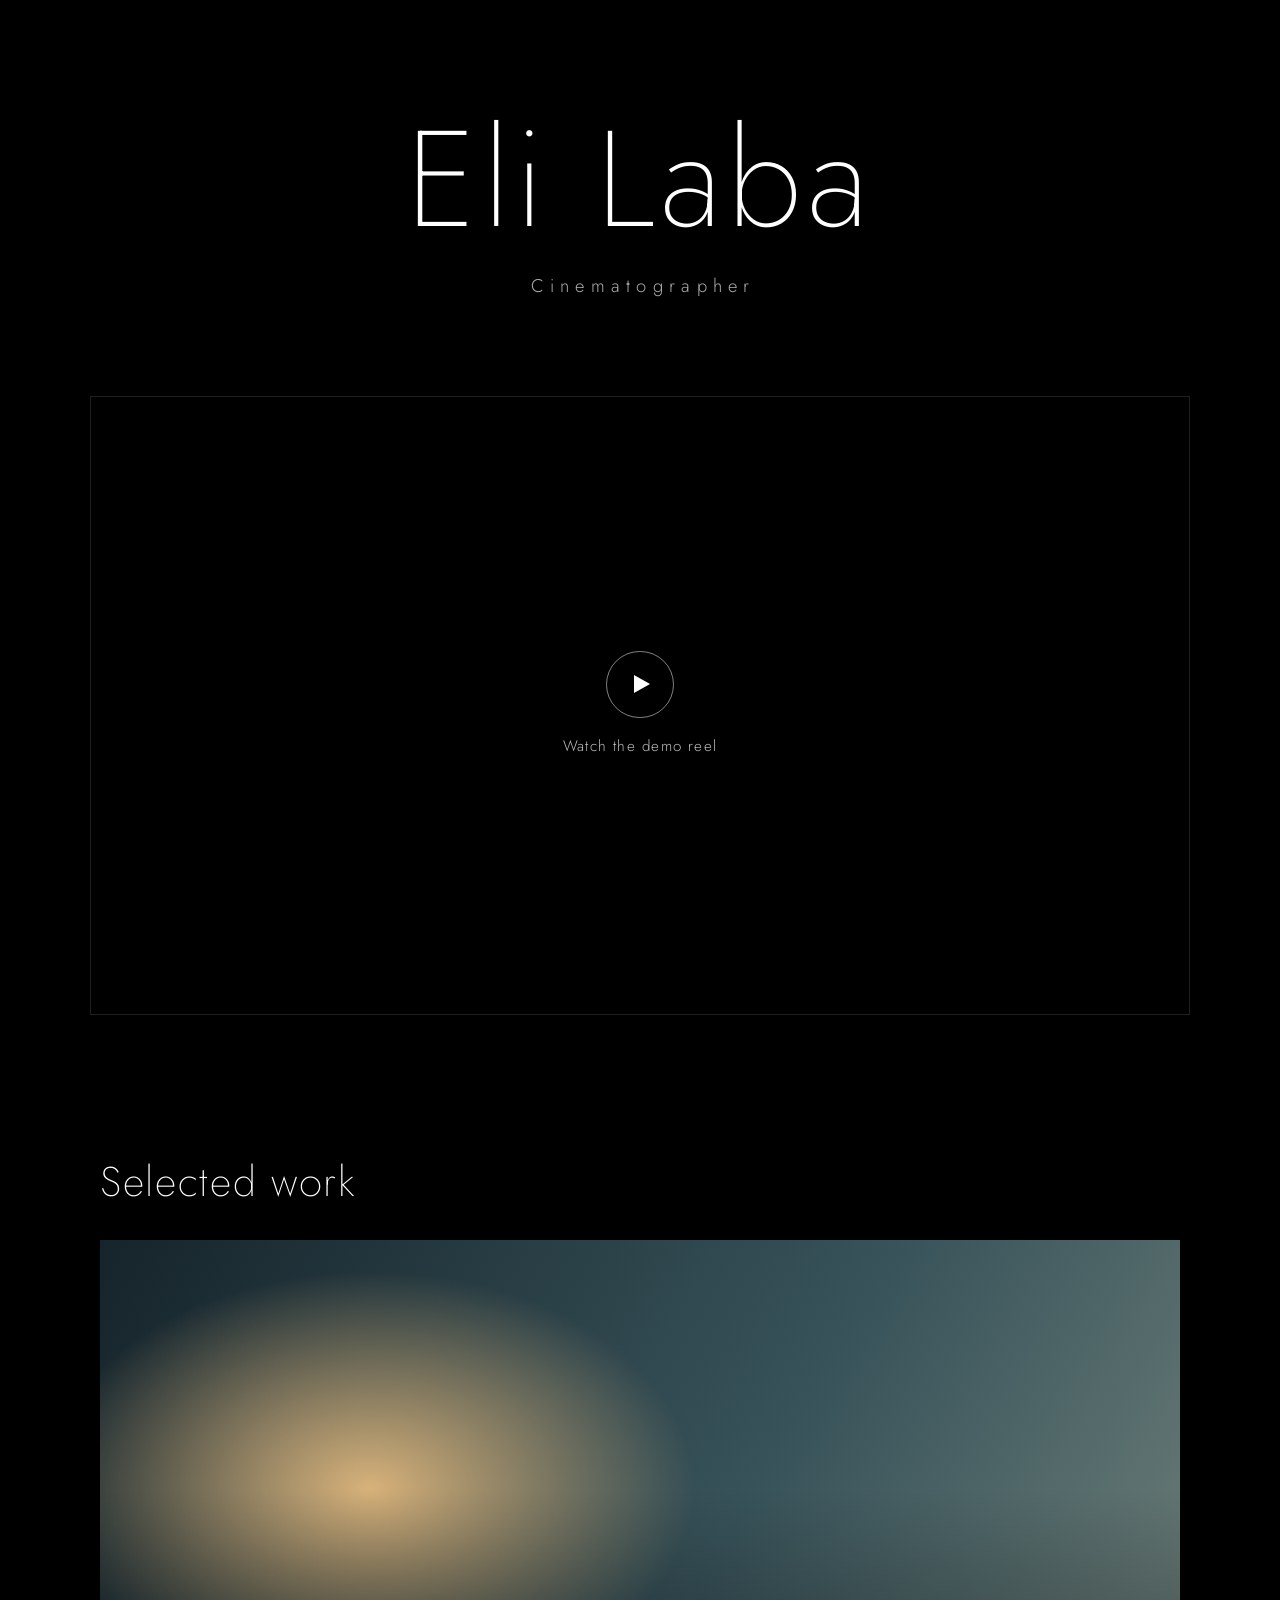
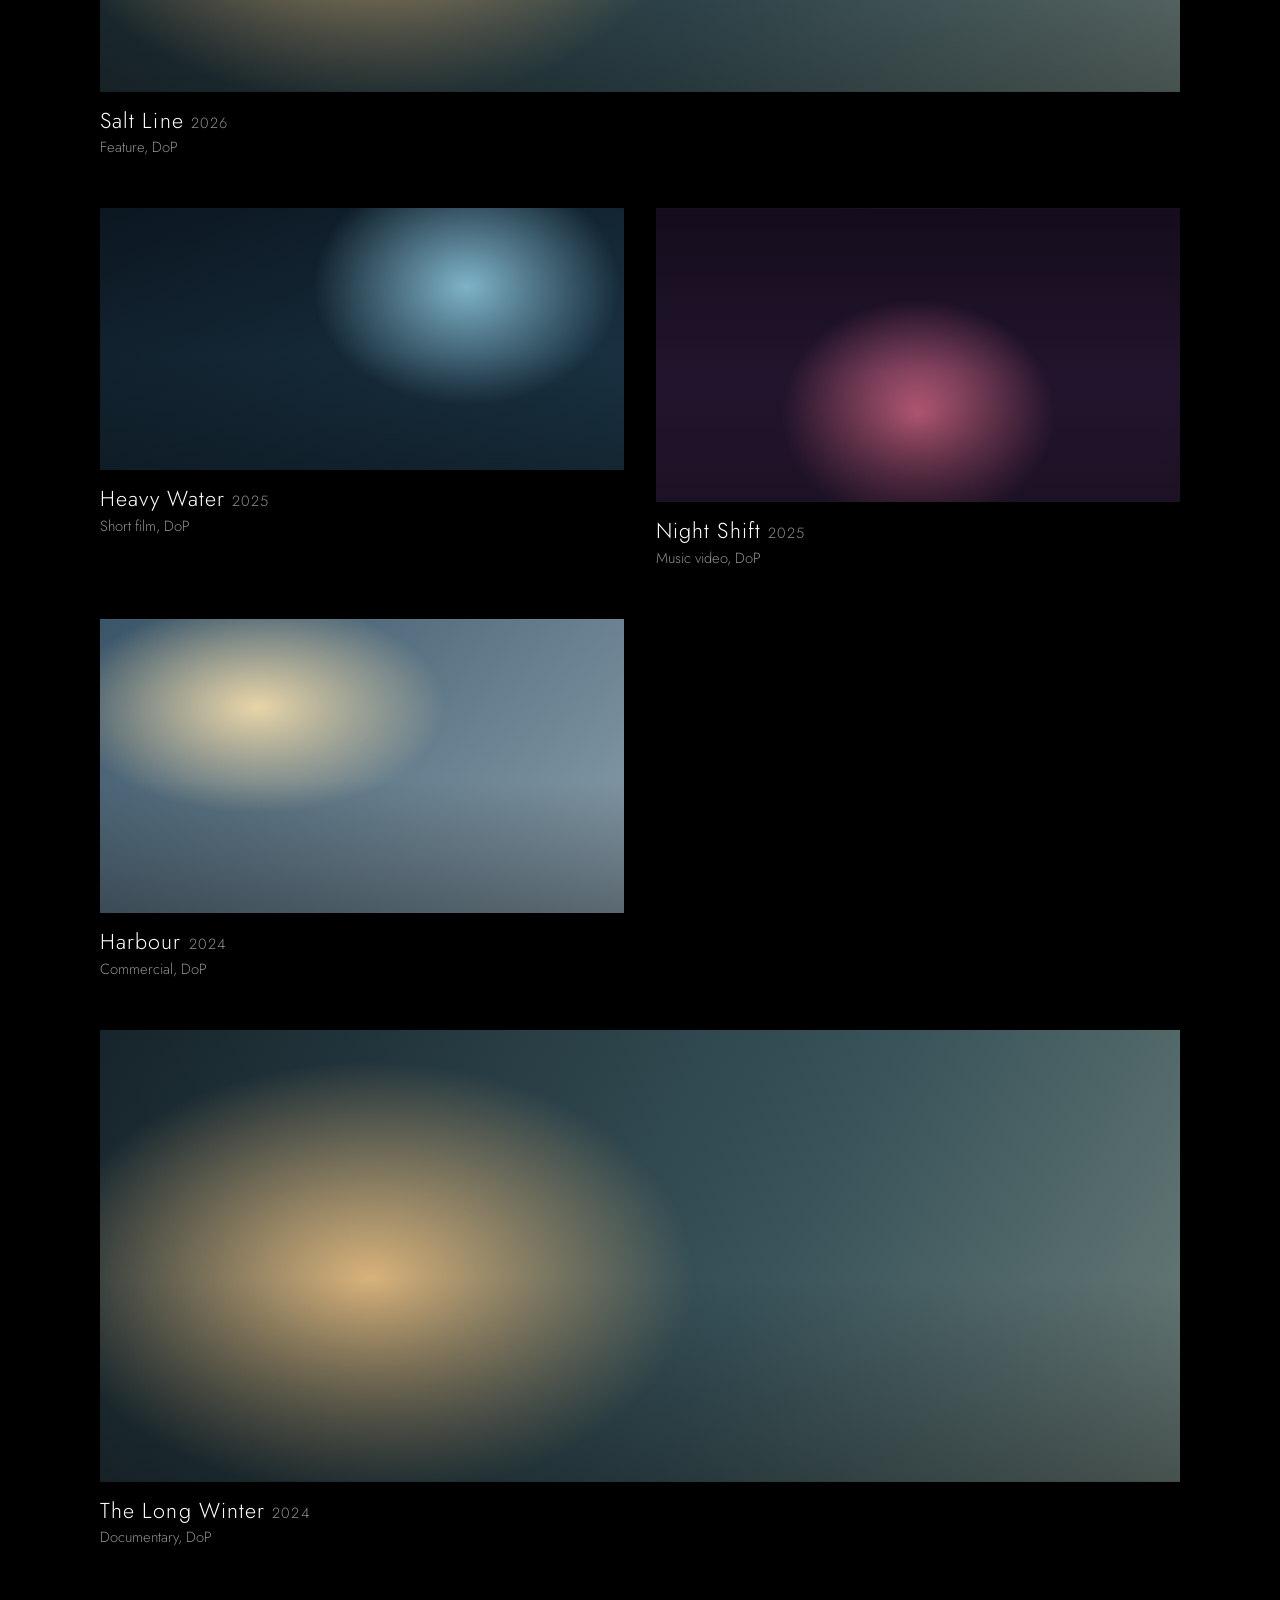
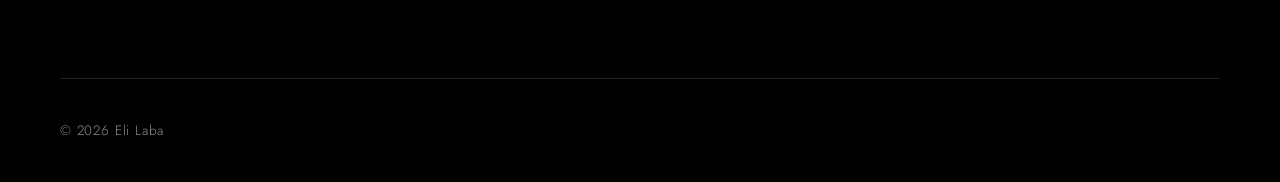
==== commit 871ecee7: "Add files via upload" ====
--- a/index.html
+++ b/index.html
@@ -8,231 +8,19 @@
 <title>Eli Laba — Cinematographer</title>
 <link rel="preconnect" href="https://fonts.googleapis.com">
 <link rel="preconnect" href="https://fonts.gstatic.com" crossorigin>
-<link href="https://fonts.googleapis.com/css2?family=Instrument+Serif:ital@0;1&family=DM+Sans:wght@400;500&display=swap" rel="stylesheet">
-<style>
-:root{
-  --bg:#000; --ink:#fff; --mute:#9b9b9b; --line:#232323; --accent:#e8a24a;
-  --serif:"Instrument Serif",Georgia,"Times New Roman",serif;
-  --sans:"DM Sans",system-ui,-apple-system,"Segoe UI",sans-serif;
-  color-scheme:dark;
-}
-html{scroll-behavior:smooth;background:var(--bg)}
-*,*::before,*::after{box-sizing:border-box}
-body{margin:0;background:var(--bg);color:var(--ink);font:400 1rem/1.6 var(--sans);-webkit-font-smoothing:antialiased}
-a{color:inherit}
-a:focus-visible{outline:2px solid var(--accent);outline-offset:4px}
-.wrap{max-width:1160px;margin:0 auto;padding:0 clamp(1.25rem,4vw,2.5rem)}
-
-/* Nav appears once the opening has faded */
-nav{position:fixed;top:0;left:0;right:0;z-index:10;padding:env(safe-area-inset-top,0px) 0 0;background:linear-gradient(to bottom,rgba(0,0,0,.92),rgba(0,0,0,0));opacity:0;pointer-events:none;transition:opacity .6s ease}
-nav.show{opacity:1;pointer-events:auto}
-nav .in{display:flex;justify-content:space-between;align-items:baseline;max-width:1160px;margin:0 auto;padding:1.25rem clamp(1.25rem,4vw,2.5rem)}
-nav .links{display:flex;gap:1.75rem;font-size:.95rem}
-nav a{text-decoration:none;color:var(--mute)}
-nav a:hover{color:var(--ink)}
-nav a.me{font-family:var(--serif);font-size:1.35rem;color:var(--ink)}
-
-/* Opening: name, role, reel */
-.opening{padding:env(safe-area-inset-top,0px) clamp(1.25rem,4vw,2.5rem) 7rem;will-change:opacity}
-.title{min-height:44svh;display:flex;flex-direction:column;align-items:center;justify-content:center;text-align:center;padding:3rem 0 2rem}
-.title h1{margin:0;font:400 clamp(3.2rem,12vw,9.5rem)/.95 var(--serif);color:#fff;letter-spacing:-.015em;animation:rise 1.4s cubic-bezier(.2,.7,.2,1) both}
-.title .sub{margin:1.1rem 0 0;font-size:clamp(1rem,2vw,1.35rem);letter-spacing:.12em;text-indent:.12em;color:#bdbdbd;animation:rise 1.4s .25s cubic-bezier(.2,.7,.2,1) both}
-@keyframes rise{from{opacity:0;transform:translateY(14px)}to{opacity:1;transform:none}}
-.reel{max-width:1100px;margin:0 auto;aspect-ratio:16/9;background:#050505;position:relative;overflow:hidden;animation:rise 1.4s .5s cubic-bezier(.2,.7,.2,1) both}
-.reel iframe{position:absolute;inset:0;width:100%;height:100%;border:0}
-.reel .ph{position:absolute;inset:0;display:flex;flex-direction:column;align-items:center;justify-content:center;gap:1rem;text-decoration:none;color:#cfcfcf;background:radial-gradient(60% 80% at 70% 40%,rgba(232,162,74,.18),transparent 65%),linear-gradient(120deg,#080808,#161a1f);font-size:.95rem}
-.reel .ph .play{width:4.5rem;height:4.5rem;border:1px solid rgba(255,255,255,.55);border-radius:50%;display:grid;place-items:center;transition:border-color .25s,transform .25s}
-.reel .ph .play::after{content:"";margin-left:.3rem;border-left:1.1rem solid #fff;border-top:.7rem solid transparent;border-bottom:.7rem solid transparent}
-.reel a.ph:hover .play{border-color:var(--accent);transform:scale(1.05)}
-
-/* Projects */
-h2{font:400 clamp(1.8rem,3.5vw,2.6rem)/1.1 var(--serif);margin:0 0 2rem}
-#work{padding-top:2rem}
-.work{display:grid;grid-template-columns:repeat(2,1fr);gap:3rem 2rem;padding-bottom:5rem}
-.work .wide{grid-column:1/-1}
-.work a{text-decoration:none;display:block}
-.frame{position:relative;overflow:hidden;background-size:cover;background-position:center;border-radius:2px;transition:transform .35s ease}
-.frame::after{content:"";position:absolute;inset:0;background:linear-gradient(to top,rgba(0,0,0,.35),transparent 45%)}
-.work a:hover .frame{transform:scale(.985)}
-.work h3{margin:.9rem 0 .15rem;font:400 1.6rem/1.2 var(--serif)}
-.work h3 span{color:var(--mute);font-size:1rem}
-.work .meta{margin:0;color:var(--mute);font-size:.92rem}
-.work .ar{display:inline-block;margin-right:.6rem;color:var(--accent);font-weight:500}
-.reveal{opacity:0;transform:translateY(28px);transition:opacity 1s ease,transform 1s cubic-bezier(.2,.7,.2,1)}
-.reveal.in{opacity:1;transform:none}
-
-.cols{display:grid;grid-template-columns:1fr 1fr;gap:3rem;padding:3rem 0 5rem;border-top:1px solid var(--line)}
-.cols p{margin:0 0 1rem;max-width:34em;font-family:var(--serif);font-size:1.2rem;line-height:1.55}
-.cols .lead{font-size:1.5rem;line-height:1.35;color:#fff}
-dl{margin:0;display:grid;grid-template-columns:8.5rem 1fr;gap:.7rem 1rem;font-size:.95rem}
-dt{color:var(--mute)} dd{margin:0}
-.contact{border-top:1px solid var(--line);padding:3rem 0 4rem;display:flex;justify-content:space-between;gap:2rem;flex-wrap:wrap;align-items:end}
-.contact a.big{font:400 clamp(1.8rem,5vw,3.4rem)/1.1 var(--serif);text-decoration-thickness:1px;text-underline-offset:.2em}
-.contact a.big:hover{color:var(--accent)}
-.contact small{color:var(--mute)}
-.contact small a:hover{color:var(--ink)}
-@media (max-width:760px){
-  .cols{grid-template-columns:1fr;gap:1.75rem}
-  .work{grid-template-columns:1fr}
-  nav .links{gap:1rem}
-  .opening{padding-bottom:5rem}
-}
-@media (prefers-reduced-motion:reduce){
-  html{scroll-behavior:auto}
-  .title h1,.title .sub,.reel{animation:none}
-  .reveal{opacity:1;transform:none;transition:none}
-  .frame,nav{transition:none}
-}
-</style>
+<link href="https://fonts.googleapis.com/css2?family=Jost:wght@200;300;400&display=swap" rel="stylesheet">
+<link rel="stylesheet" href="style.css">
 </head>
-<body>
-<nav id="nav" aria-label="Main">
-  <div class="in">
-    <a class="me" href="#top" id="navName">Eli Laba</a>
-    <div class="links"><a href="#work">Work</a><a href="#about">About</a><a href="#contact">Contact</a></div>
-  </div>
-</nav>
-
+<body data-page="home">
+<nav id="nav" aria-label="Main"></nav>
 <header class="opening" id="top">
-  <div class="title">
-    <h1 id="name">Eli Laba</h1>
-    <p class="sub" id="role">Cinematographer</p>
-  </div>
+  <div class="title"><h1 id="name">Eli Laba</h1><p class="sub" id="role">Cinematographer</p></div>
   <div class="reel" id="reel" role="region" aria-label="Demo reel"></div>
 </header>
-
 <main class="wrap">
-  <section id="work" aria-labelledby="wt">
-    <h2 id="wt" class="reveal">Selected work</h2>
-    <div class="work" id="grid"></div>
-  </section>
-
-  <section class="cols" id="about">
-    <div><h2>About</h2><p class="lead" id="intro"></p><div id="about-text"></div></div>
-    <div><h2>Kit and credits</h2><dl id="kit"></dl></div>
-  </section>
-
-  <footer class="contact" id="contact">
-    <div>
-      <p style="margin:0 0 .5rem" id="avail"></p>
-      <a class="big" id="email" href="#"></a>
-    </div>
-    <small><span id="copy"></span> &nbsp; <a id="ig" href="#" target="_blank" rel="noopener">Instagram</a> &nbsp; <a id="vm" href="#" target="_blank" rel="noopener">Vimeo</a></small>
-  </footer>
+  <section id="work" aria-labelledby="wt"><h2 id="wt" class="reveal">Selected work</h2><div class="work" id="grid"></div></section>
 </main>
-
-<script>
-// All content lives in projects.json. You should not need to edit this file.
-var fallbacks = [
-  "radial-gradient(50% 80% at 25% 55%,#e9b06a,transparent 60%),linear-gradient(120deg,#1a2b33,#38535a 60%,#6b7d78)",
-  "radial-gradient(45% 70% at 70% 30%,#7fb3c8,transparent 65%),linear-gradient(160deg,#0b1620,#1d3a4c)",
-  "radial-gradient(40% 60% at 50% 70%,#d9577a,transparent 65%),linear-gradient(180deg,#140c1c,#2c1a38)",
-  "radial-gradient(60% 60% at 30% 30%,#f2d9a0,transparent 60%),linear-gradient(140deg,#3a5568,#8aa0ac)"
-];
-var reduced = window.matchMedia("(prefers-reduced-motion: reduce)").matches;
-
-function el(tag, text, cls){ var e = document.createElement(tag); if (text) e.textContent = text; if (cls) e.className = cls; return e; }
-function setImage(frame, src, fallback){
-  frame.style.backgroundImage = fallback;
-  if (!src) return;
-  var img = new Image();
-  img.onload = function(){ frame.style.backgroundImage = "url('" + src + "')"; };
-  img.src = src;
-}
-function setLink(id, url){ var a = document.getElementById(id); if (url) a.href = url; else a.style.display = "none"; }
-
-// Turns a Vimeo or YouTube link into an embeddable player URL (null if it isn't a specific video).
-function embedUrl(u){
-  if (!u) return null;
-  var m = u.match(/vimeo\.com\/(?:video\/)?(\d+)(?:\/([a-f0-9]+))?/i);
-  if (m) return "https://player.vimeo.com/video/" + m[1] + "?dnt=1" + (m[2] ? "&h=" + m[2] : "");
-  m = u.match(/(?:youtu\.be\/|youtube\.com\/(?:watch\?v=|embed\/|shorts\/))([\w-]{11})/);
-  if (m) return "https://www.youtube-nocookie.com/embed/" + m[1] + "?rel=0";
-  return null;
-}
-function buildReel(box, url){
-  var src = embedUrl(url);
-  if (src){
-    var f = document.createElement("iframe");
-    f.src = src; f.title = "Demo reel"; f.loading = "lazy";
-    f.allow = "autoplay; fullscreen; picture-in-picture"; f.allowFullscreen = true;
-    box.appendChild(f);
-    return;
-  }
-  var ph = url ? el("a", "", "ph") : el("div", "", "ph");
-  if (url){ ph.href = url; ph.target = "_blank"; ph.rel = "noopener"; }
-  ph.append(el("span", "", "play"), el("span", url ? "Watch the demo reel" : "Demo reel coming soon"));
-  box.appendChild(ph);
-}
-
-// Opening fades out as the reel scrolls away; projects fade in as they enter.
-function setupScroll(){
-  var opening = document.getElementById("top"), reel = document.getElementById("reel"), nav = document.getElementById("nav");
-  var ticking = false;
-  function update(){
-    ticking = false;
-    var vh = window.innerHeight, b = reel.getBoundingClientRect().bottom;
-    var start = vh * 0.55, end = vh * 0.05;
-    var t = reduced ? (b < end ? 1 : 0) : Math.min(1, Math.max(0, (start - b) / (start - end)));
-    if (!reduced) opening.style.opacity = String(1 - t);
-    opening.style.visibility = (t >= 1 && !reduced) ? "hidden" : "visible";
-    nav.classList.toggle("show", t > 0.5);
-  }
-  function req(){ if (!ticking){ ticking = true; requestAnimationFrame(update); } }
-  window.addEventListener("scroll", req, {passive:true});
-  window.addEventListener("resize", req);
-  update();
-}
-function setupReveal(){
-  var items = document.querySelectorAll(".reveal");
-  if (reduced || !("IntersectionObserver" in window)){ items.forEach(function(n){ n.classList.add("in"); }); return; }
-  var io = new IntersectionObserver(function(entries){
-    entries.forEach(function(e){ if (e.isIntersecting){ e.target.classList.add("in"); io.unobserve(e.target); } });
-  }, {rootMargin:"0px 0px -12% 0px", threshold:0.05});
-  items.forEach(function(n){ io.observe(n); });
-}
-
-fetch("projects.json").then(function(r){ return r.json(); }).then(function(d){
-  var s = d.site || {};
-  var name = s.name || "Eli Laba", role = s.role || "Cinematographer";
-  document.title = name + " — " + role;
-  document.getElementById("name").textContent = name;
-  document.getElementById("navName").textContent = name;
-  document.getElementById("role").textContent = role;
-  buildReel(document.getElementById("reel"), s.reel);
-
-  var grid = document.getElementById("grid");
-  (d.projects || []).forEach(function(p, i){
-    var a = el("a", "", "reveal" + (p.wide ? " wide" : ""));
-    a.href = p.link || "#"; a.target = "_blank"; a.rel = "noopener";
-    var f = el("div", "", "frame");
-    f.style.aspectRatio = (p.ar || 1.78) + " / 1";
-    f.setAttribute("role", "img"); f.setAttribute("aria-label", "Still from " + p.title);
-    setImage(f, p.image, fallbacks[i % fallbacks.length]);
-    var h = el("h3", p.title + " "); h.appendChild(el("span", p.year || ""));
-    var m = el("p", "", "meta");
-    m.append(el("span", (p.ar || 1.78).toFixed(2) + ":1", "ar"), (p.role || "") + (p.tech ? ", " + p.tech : ""));
-    a.append(f, h, m); grid.appendChild(a);
-  });
-
-  document.getElementById("intro").textContent = s.intro || "";
-  var about = document.getElementById("about-text");
-  (s.about || []).forEach(function(t){ about.appendChild(el("p", t)); });
-  var kit = document.getElementById("kit");
-  Object.keys(s.kit || {}).forEach(function(k){ kit.append(el("dt", k), el("dd", s.kit[k])); });
-
-  document.getElementById("avail").textContent = s.availability || "";
-  var em = document.getElementById("email"); em.textContent = s.email || ""; em.href = "mailto:" + (s.email || "");
-  setLink("ig", s.instagram); setLink("vm", s.vimeo);
-  document.getElementById("copy").textContent = "© " + new Date().getFullYear() + " " + name;
-
-  setupScroll();
-  setupReveal();
-}).catch(function(){
-  buildReel(document.getElementById("reel"), null);
-  document.getElementById("grid").textContent = "Could not load projects.json. Check that the file is in the same folder as index.html and that its JSON is valid.";
-  setupScroll();
-});
-</script>
+<footer class="foot wrap" id="foot"></footer>
+<script src="site.js"></script>
 </body>
 </html>
--- a/style.css
+++ b/style.css
@@ -0,0 +1,52 @@
+:root{--ink:#fff;--mute:#8f8f8f;--line:#1f1f1f;--sans:"Jost","Helvetica Neue",Arial,sans-serif;color-scheme:dark}
+html{scroll-behavior:smooth;background:#000}
+*,*::before,*::after{box-sizing:border-box}
+body{margin:0;background:#000;color:var(--ink);font:300 1.05rem/1.7 var(--sans);-webkit-font-smoothing:antialiased}
+a{color:inherit}a:focus-visible{outline:1px solid #fff;outline-offset:4px}
+.wrap{max-width:1160px;margin:0 auto;padding:0 clamp(1.25rem,4vw,2.5rem)}
+nav{position:fixed;top:0;left:0;right:0;z-index:10;padding-top:env(safe-area-inset-top,0px);background:linear-gradient(#000 40%,transparent);opacity:0;pointer-events:none;transition:opacity .6s}
+nav.show{opacity:1;pointer-events:auto}
+nav .in{display:flex;justify-content:space-between;align-items:baseline;max-width:1160px;margin:0 auto;padding:1.4rem clamp(1.25rem,4vw,2.5rem)}
+nav .links{display:flex;gap:2rem;font-size:.95rem;letter-spacing:.06em}
+nav a{text-decoration:none;color:var(--mute);transition:color .25s}
+nav a:hover,nav a[aria-current]{color:#fff}
+nav a.me{color:#fff;font-weight:300;font-size:1.1rem;letter-spacing:.14em}
+.opening{padding:env(safe-area-inset-top,0px) clamp(1.25rem,4vw,2.5rem) 7rem;will-change:opacity}
+.title{min-height:44svh;display:flex;flex-direction:column;align-items:center;justify-content:center;text-align:center;padding:3rem 0 2rem}
+.title h1{margin:0;font:200 clamp(3rem,11vw,8.5rem)/1 var(--sans);letter-spacing:.04em;animation:rise 1.4s cubic-bezier(.2,.7,.2,1) both}
+.title .sub{margin:1.4rem 0 0;font-weight:300;font-size:clamp(.9rem,1.7vw,1.15rem);letter-spacing:.34em;text-indent:.34em;color:#aaa;animation:rise 1.4s .25s cubic-bezier(.2,.7,.2,1) both}
+@keyframes rise{from{opacity:0;transform:translateY(12px)}to{opacity:1;transform:none}}
+.reel{max-width:1100px;margin:0 auto;aspect-ratio:16/9;background:#000;border:1px solid var(--line);position:relative;overflow:hidden;animation:rise 1.4s .5s cubic-bezier(.2,.7,.2,1) both}
+.reel iframe{position:absolute;inset:0;width:100%;height:100%;border:0}
+.reel .ph{position:absolute;inset:0;display:flex;flex-direction:column;align-items:center;justify-content:center;gap:1rem;text-decoration:none;color:#bbb;font-size:.95rem;letter-spacing:.08em}
+.reel .play{width:4.2rem;height:4.2rem;border:1px solid rgba(255,255,255,.5);border-radius:50%;display:grid;place-items:center;transition:transform .25s}
+.reel .play::after{content:"";margin-left:.25rem;border-left:1rem solid #fff;border-top:.62rem solid transparent;border-bottom:.62rem solid transparent}
+.reel a.ph:hover .play{transform:scale(1.06)}
+h2{font:200 clamp(1.8rem,3.5vw,2.6rem)/1.1 var(--sans);letter-spacing:.04em;margin:0 0 2.2rem}
+h1.pg{font:200 clamp(2.4rem,6vw,4.5rem)/1.05 var(--sans);letter-spacing:.03em;margin:0 0 1.5rem}
+main.page{padding-top:8rem;min-height:70svh}
+#work{padding-top:2rem}
+.work{display:grid;grid-template-columns:repeat(2,1fr);gap:3rem 2rem;padding-bottom:4rem}
+.work .wide{grid-column:1/-1}
+.work a{text-decoration:none;display:block}
+.frame{position:relative;overflow:hidden;background-size:cover;background-position:center;transition:transform .4s}
+.work .frame::after{content:"";position:absolute;inset:0;background:linear-gradient(to top,rgba(0,0,0,.35),transparent 45%)}
+.work a:hover .frame{transform:scale(.985)}
+.work h3{margin:1rem 0 .1rem;font:300 1.35rem/1.2 var(--sans);letter-spacing:.05em}
+.work h3 span,.meta{color:var(--mute);font-size:.92rem}
+.meta{margin:0}
+.reveal{opacity:0;transform:translateY(24px);transition:opacity 1s,transform 1s cubic-bezier(.2,.7,.2,1)}
+.reveal.in{opacity:1;transform:none}
+.meta2{display:flex;flex-wrap:wrap;gap:.3rem 2rem;margin:0 0 2rem;color:var(--mute);font-size:.95rem;letter-spacing:.05em}
+.desc,.lead,.txt p{max-width:38em;margin:0 0 1.2rem}
+.lead{font-size:1.5rem;line-height:1.5;font-weight:200}
+.stills{display:grid;grid-template-columns:repeat(2,1fr);gap:1.25rem;margin:3rem 0}
+.stills .frame:first-child{grid-column:1/-1}
+.pn{display:flex;justify-content:space-between;gap:2rem;padding:2rem 0;border-top:1px solid var(--line);color:var(--mute);font-size:.95rem}
+.pn a{text-decoration:none;transition:color .25s}.pn a:hover{color:#fff}
+.ct{display:flex;flex-direction:column;align-items:flex-start;gap:1.2rem}
+.ct a{font:200 clamp(1.5rem,4.5vw,3rem)/1.2 var(--sans);letter-spacing:.02em;text-decoration-thickness:1px;text-underline-offset:.25em;overflow-wrap:anywhere}
+.ct a:hover{color:var(--mute)}
+.foot{margin-top:4rem;padding:2.5rem 0;border-top:1px solid var(--line);color:var(--mute);font-size:.85rem;letter-spacing:.06em}
+@media (max-width:760px){.work,.stills{grid-template-columns:1fr}nav .links{gap:1.1rem}.opening{padding-bottom:5rem}.pn{flex-direction:column;gap:1rem}}
+@media (prefers-reduced-motion:reduce){html{scroll-behavior:auto}.title h1,.title .sub,.reel{animation:none}.reveal{opacity:1;transform:none;transition:none}.frame,nav{transition:none}}
